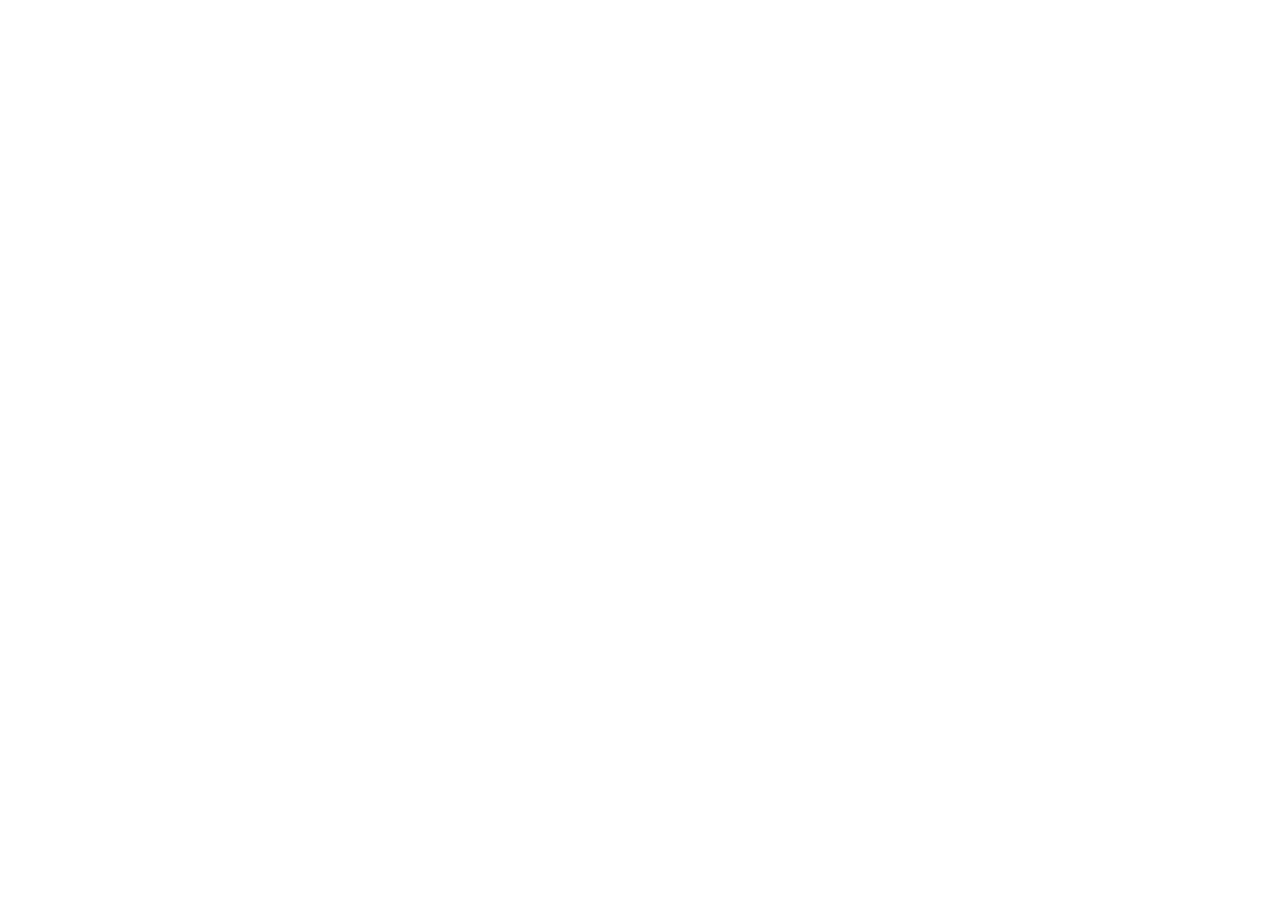
==== index.html @ 1f5872d9 "Create index.html" ====
<!DOCTYPE html>
<html lang="en">
<head>
    <meta charset="UTF-8">
    <meta name="viewport" content="width=device-width, initial-scale=1.0">
    <title>Galeri Foto</title>
    <link rel="stylesheet" href="styles.css">
</head>
<body>
    <div class="gallery" id="gallery"></div>
    <script src="script.js"></script>
</body>
</html>
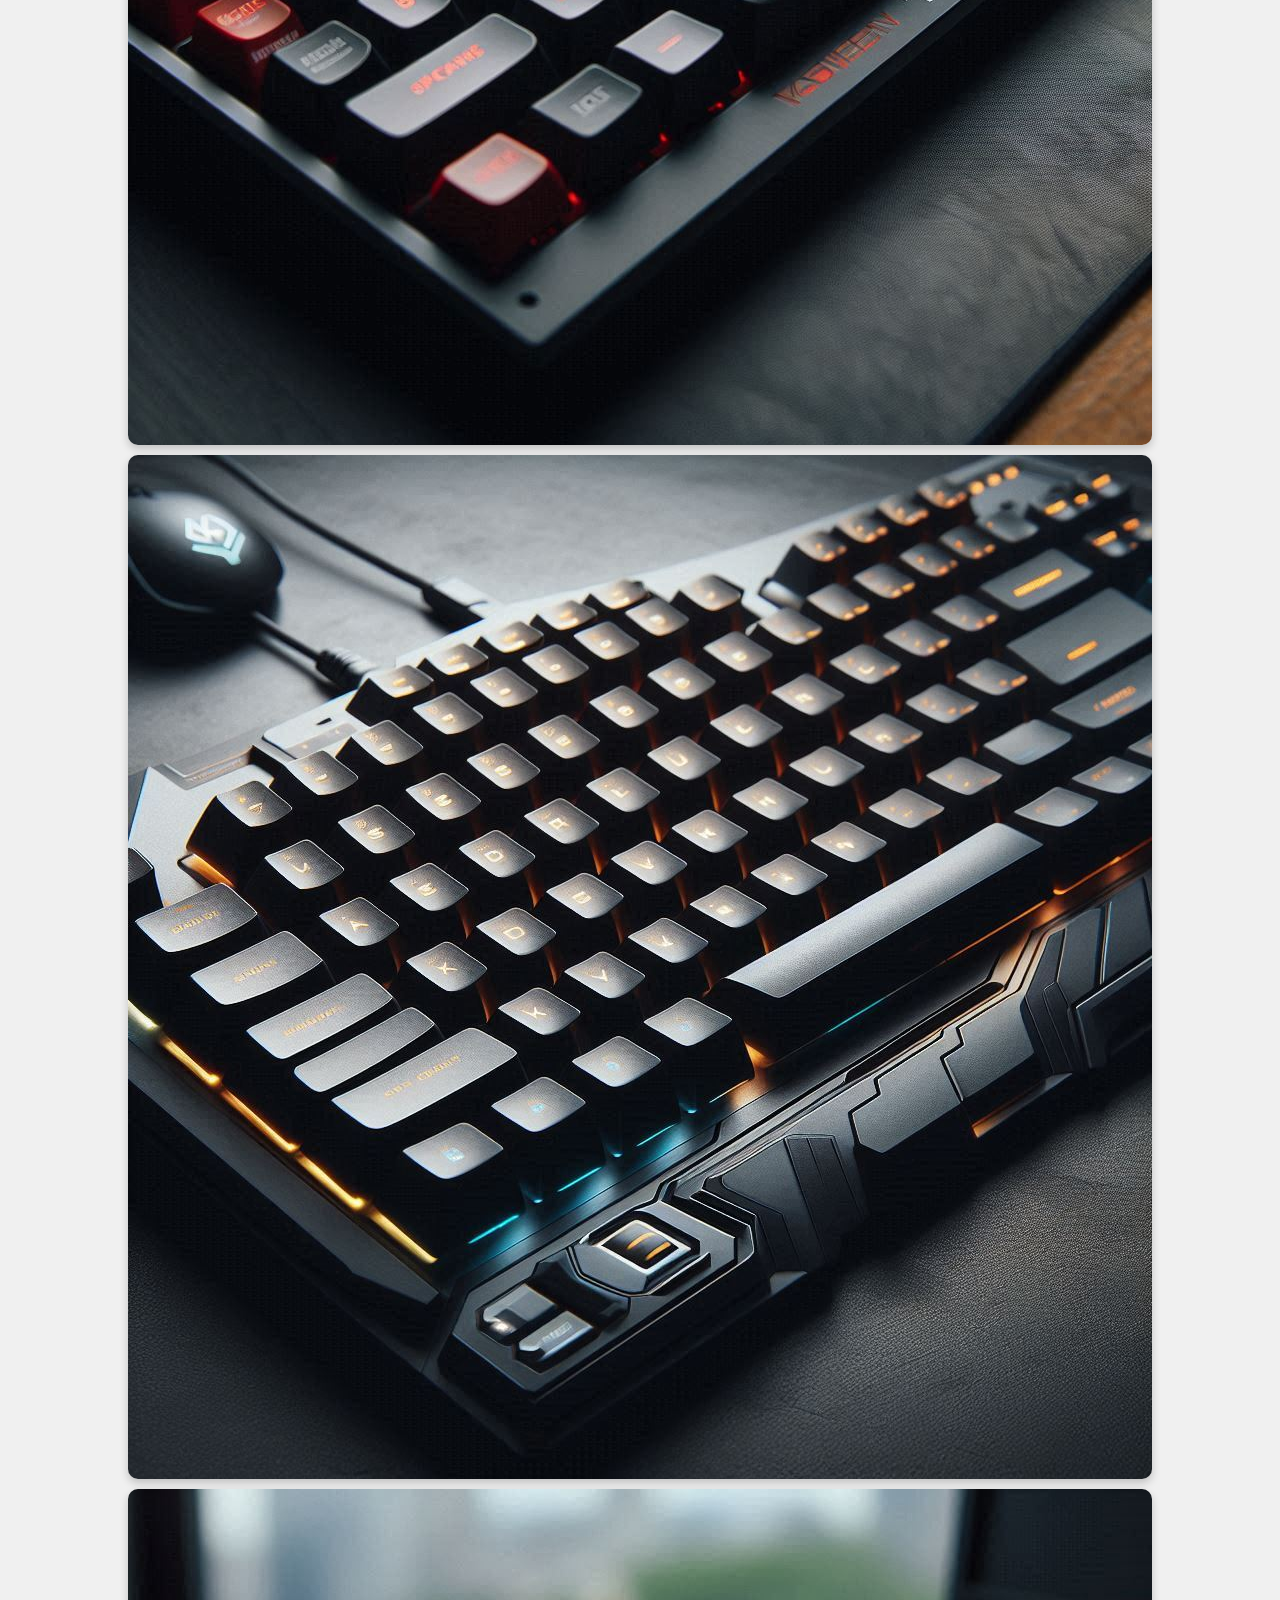
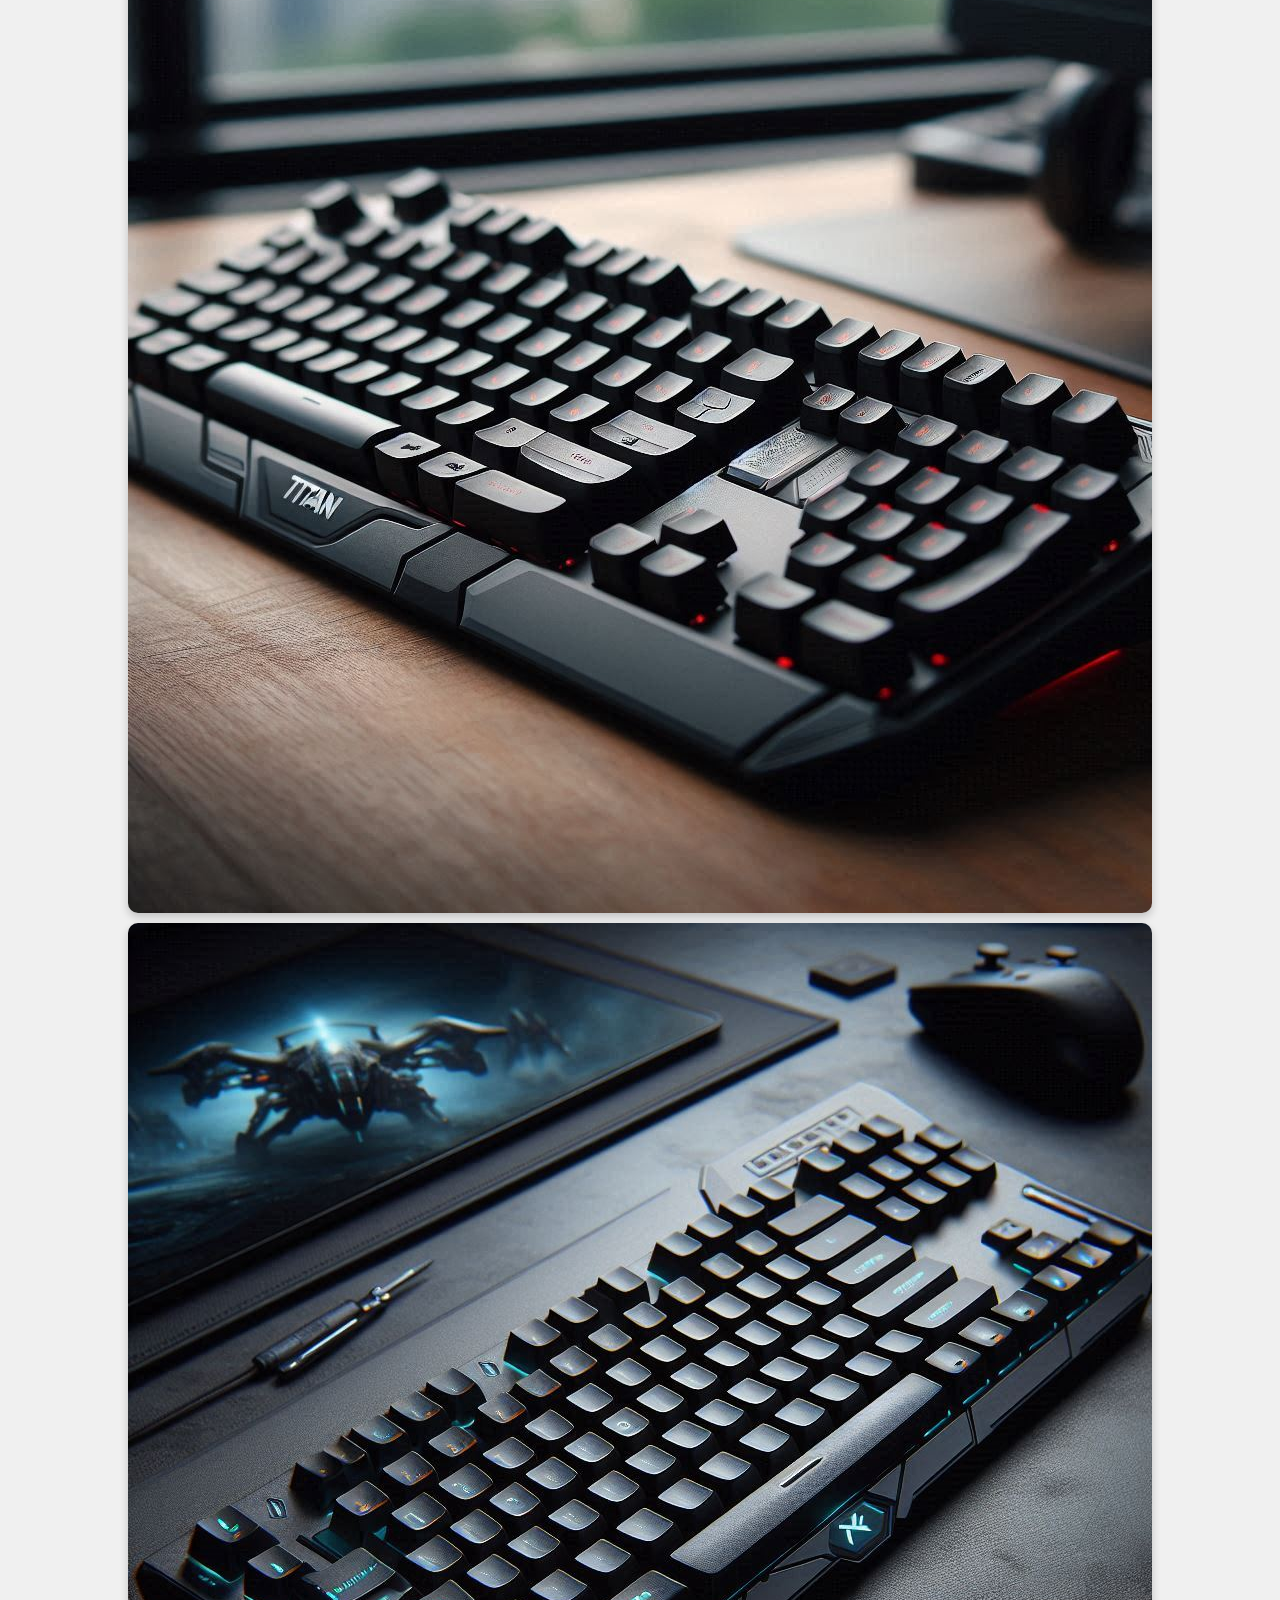
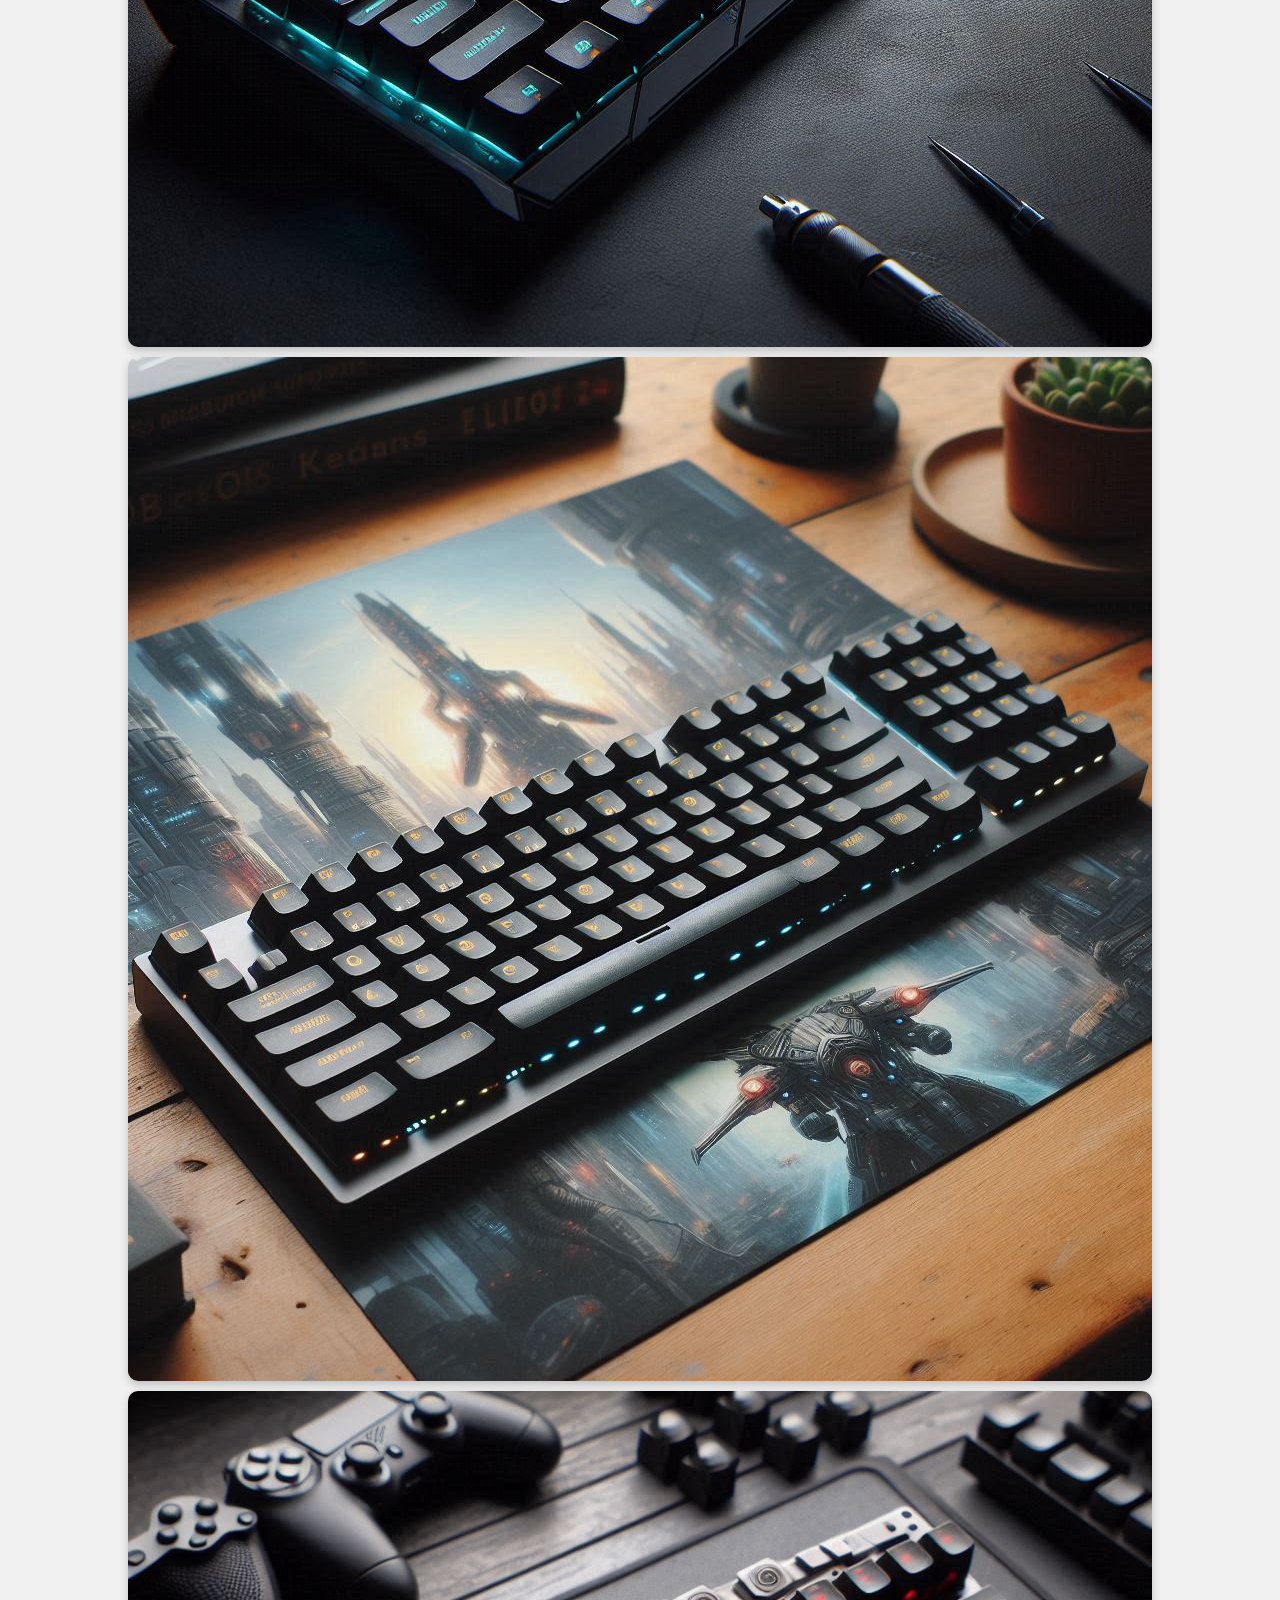
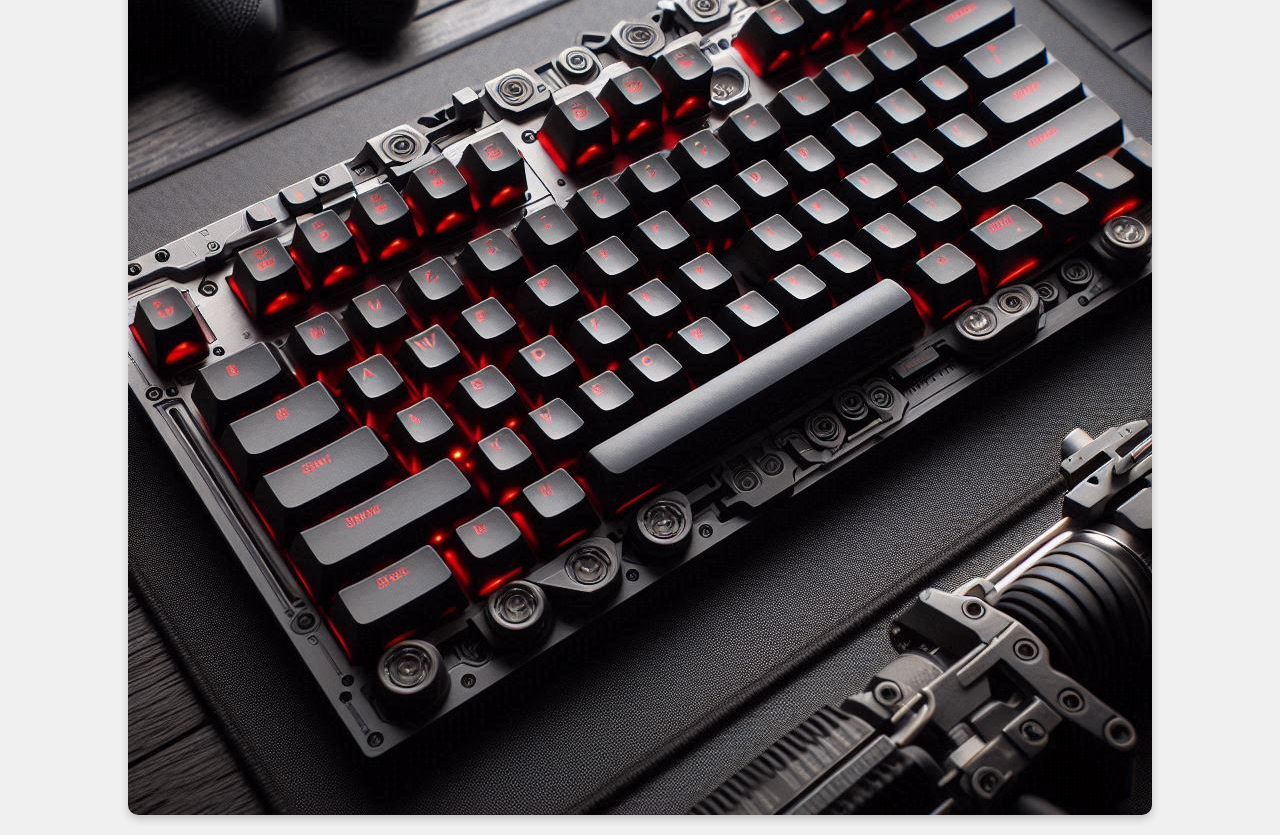
==== commit 7222267d: "Update index.html" ====
--- a/index.html
+++ b/index.html
@@ -10,4 +10,4 @@
     <div class="gallery" id="gallery"></div>
     <script src="script.js"></script>
 </body>
-</html>
+</html>
--- a/styles.css
+++ b/styles.css
@@ -0,0 +1,62 @@
+body {
+    margin: 0;
+    font-family: Arial, sans-serif;
+    background-color: #f0f0f0;
+    display: flex;
+    justify-content: center;
+    align-items: center;
+    height: 100vh;
+}
+
+.gallery {
+    display: flex;
+    flex-wrap: wrap;
+    gap: 10px;
+    justify-content: center;
+    padding: 20px;
+}
+
+.gallery-item {
+    position: relative;
+    overflow: hidden;
+    border-radius: 10px;
+    box-shadow: 0 4px 8px rgba(0, 0, 0, 0.2);
+    transition: transform 0.3s, box-shadow 0.3s;
+}
+
+.gallery-item img {
+    width: 100%;
+    height: auto;
+    display: block;
+}
+
+.gallery-item:hover {
+    transform: scale(1.05);
+    box-shadow: 0 8px 16px rgba(0, 0, 0, 0.3);
+}
+
+.modal {
+    display: none;
+    position: fixed;
+    z-index: 1000;
+    left: 0;
+    top: 0;
+    width: 100%;
+    height: 100%;
+    overflow: auto;
+    background-color: rgba(0, 0, 0, 0.8);
+}
+
+.modal-content {
+    margin: 15% auto;
+    padding: 20px;
+    width: 80%;
+    max-width: 700px;
+    text-align: center;
+}
+
+.modal img {
+    width: 100%;
+    height: auto;
+    border-radius: 10px;
+}
